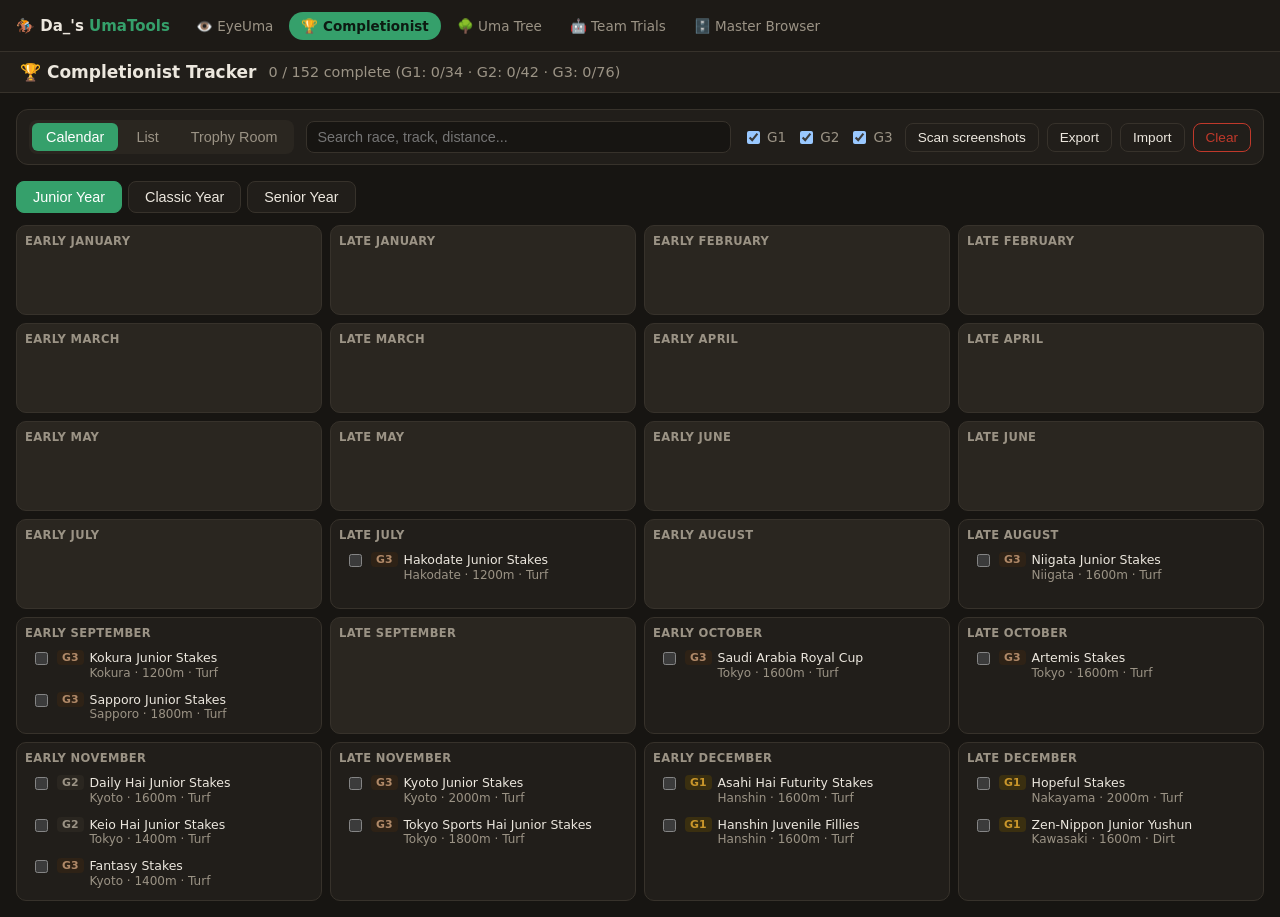
==== completionist/index.html @ 262839f3 "Add UmaTools site: companion tools for Umamusume Pretty Derby" ====
<!DOCTYPE html>
<html lang="en">
<head>
<meta charset="UTF-8" />
<meta name="viewport" content="width=device-width, initial-scale=1.0" />
<link rel="icon" href="data:image/svg+xml,<svg xmlns='http://www.w3.org/2000/svg' viewBox='0 0 100 100'><text y='.9em' font-size='90'>🏆</text></svg>">
<title>Completionist Tracker — Da_'s UmaTools</title>
<link rel="stylesheet" href="styles.css" />
<link rel="stylesheet" href="../assets/theme.css">
<script src="../assets/nav.js" defer></script>
</head>
<body>
  <header class="app-header">
    <h1>🏆 Completionist Tracker</h1>
    <div class="progress" id="progress">Loading races...</div>
  </header>

  <nav class="controls">
    <div class="view-toggle">
      <button class="view-btn active" data-view="calendar">Calendar</button>
      <button class="view-btn" data-view="list">List</button>
      <button class="view-btn" data-view="trophy">Trophy Room</button>
    </div>

    <div class="search-wrap">
      <input type="search" id="search-input" placeholder="Search race, track, distance..." />
    </div>

    <div class="filters" id="grade-filters">
      <label><input type="checkbox" class="grade-filter" value="G1" checked /> G1</label>
      <label><input type="checkbox" class="grade-filter" value="G2" checked /> G2</label>
      <label><input type="checkbox" class="grade-filter" value="G3" checked /> G3</label>
    </div>

    <div class="save-controls">
      <button id="scan-btn" title="Detect won trophies from in-game Trophy Room screenshots">Scan screenshots</button>
      <input type="file" id="scan-file" accept="image/*" multiple hidden />
      <button id="export-btn" title="Download your checklist as a JSON file">Export</button>
      <button id="import-btn" title="Load a previously exported checklist">Import</button>
      <input type="file" id="import-file" accept="application/json" hidden />
      <button id="clear-btn" class="danger" title="Uncheck every race">Clear</button>
    </div>
  </nav>

  <main id="app">
    <section id="calendar-view" class="view-panel">
      <div class="year-tabs" id="year-tabs">
        <button class="year-tab active" data-year="1">Junior Year</button>
        <button class="year-tab" data-year="2">Classic Year</button>
        <button class="year-tab" data-year="3">Senior Year</button>
      </div>
      <div class="calendar-grid" id="calendar-grid"></div>
    </section>

    <section id="list-view" class="view-panel hidden">
      <div class="list-container" id="list-container"></div>
    </section>

    <section id="trophy-view" class="view-panel hidden">
      <div class="trophy-tabs" id="trophy-tabs">
        <button class="trophy-tab active" data-grade="G1">G1</button>
        <button class="trophy-tab" data-grade="G2">G2</button>
        <button class="trophy-tab" data-grade="G3">G3</button>
      </div>
      <div class="trophy-pager">
        <button id="trophy-prev" class="page-nav-btn" aria-label="Previous page">&larr;</button>
        <span class="trophy-page-label" id="trophy-page-label"></span>
        <button id="trophy-next" class="page-nav-btn" aria-label="Next page">&rarr;</button>
      </div>
      <div class="trophy-page" id="trophy-page"></div>
    </section>
  </main>

  <div class="celebration-overlay hidden" id="celebration-overlay">
    <div class="celebration-banner">🏆 Trophy Room Complete! 🏆</div>
  </div>

  <dialog class="scan-dialog" id="scan-dialog">
    <div class="scan-head">
      <h2>Import from screenshots</h2>
      <button type="button" class="scan-close" id="scan-close" aria-label="Close">&times;</button>
    </div>
    <p class="scan-hint">
      Take a screenshot of each Trophy Room page in the game (keep the row of
      page dots under the shelves visible). Images are processed on this
      device only. Click a trophy below to correct a detection.
    </p>
    <div class="scan-results" id="scan-results"></div>
    <div class="scan-foot">
      <span class="scan-summary" id="scan-summary"></span>
      <label class="scan-option">
        <input type="checkbox" id="scan-uncheck" />
        Also uncheck trophies shown as not won
      </label>
      <button type="button" id="scan-more">Add more</button>
      <button type="button" class="primary" id="scan-apply">Apply</button>
    </div>
  </dialog>

  <script src="trophy-cv.js"></script>
  <script src="scan-ui.js"></script>
  <script src="app.js"></script>
</body>
</html>
---- completionist/styles.css ----
:root {
  --bg: #f4f5f7;
  --panel: #ffffff;
  --border: #d8dbe0;
  --text: #1c1f26;
  --text-dim: #6b7280;
  --accent: #3b5bdb;
  --tile-empty: #eceef1;
  --g1: #c9962b;
  --g1-bg: #fdf3dd;
  --g2: #6b7280;
  --g2-bg: #eef0f2;
  --g3: #8b5e3c;
  --g3-bg: #f2e8de;
  --done-bg: #e6f6ea;
  --done-text: #2f8a4b;
}

@media (prefers-color-scheme: dark) {
  :root {
    --bg: #15171c;
    --panel: #1e2128;
    --border: #33363f;
    --text: #e7e9ee;
    --text-dim: #9aa0ab;
    --accent: #7b93ff;
    --tile-empty: #1a1c22;
    --g1-bg: #3a2f10;
    --g2-bg: #23262c;
    --g3-bg: #2e2216;
    --done-bg: #12291a;
    --done-text: #6cd98b;
  }
}

* { box-sizing: border-box; }

body {
  margin: 0;
  padding: 16px;
  background: var(--bg);
  color: var(--text);
  font-family: system-ui, -apple-system, "Segoe UI", Roboto, sans-serif;
  font-size: 14px;
}

.app-header {
  display: flex;
  flex-wrap: wrap;
  align-items: baseline;
  gap: 12px;
  margin-bottom: 12px;
}

.app-header h1 {
  font-size: 1.3rem;
  margin: 0;
}

.progress {
  color: var(--text-dim);
  font-size: 0.9rem;
}

.controls {
  display: flex;
  flex-wrap: wrap;
  gap: 12px;
  align-items: center;
  margin-bottom: 16px;
  padding: 10px 12px;
  background: var(--panel);
  border: 1px solid var(--border);
  border-radius: 10px;
}

.view-toggle {
  display: flex;
  gap: 4px;
  background: var(--tile-empty);
  border-radius: 8px;
  padding: 3px;
}

.view-btn {
  border: none;
  background: transparent;
  color: var(--text-dim);
  padding: 6px 14px;
  border-radius: 6px;
  cursor: pointer;
  font-size: 0.9rem;
}

.view-btn.active {
  background: var(--accent);
  color: white;
}

.search-wrap {
  flex: 1 1 220px;
  min-width: 160px;
}

#search-input {
  width: 100%;
  padding: 7px 10px;
  border-radius: 8px;
  border: 1px solid var(--border);
  background: var(--bg);
  color: var(--text);
  font-size: 0.9rem;
}

.filters {
  display: flex;
  gap: 10px;
  font-size: 0.85rem;
  color: var(--text-dim);
  flex-wrap: wrap;
}

.filters label {
  display: flex;
  align-items: center;
  gap: 4px;
  cursor: pointer;
}

.save-controls {
  display: flex;
  gap: 8px;
}

.save-controls button {
  padding: 6px 12px;
  border-radius: 8px;
  border: 1px solid var(--border);
  background: var(--panel);
  color: var(--text);
  cursor: pointer;
  font-size: 0.85rem;
}

.save-controls button:hover {
  border-color: var(--accent);
}

.hidden { display: none !important; }

.year-tabs {
  display: flex;
  gap: 6px;
  margin-bottom: 12px;
}

.year-tab {
  padding: 7px 16px;
  border-radius: 8px;
  border: 1px solid var(--border);
  background: var(--panel);
  color: var(--text);
  cursor: pointer;
  font-size: 0.9rem;
}

.year-tab.active {
  background: var(--accent);
  color: white;
  border-color: var(--accent);
}

.calendar-grid {
  display: grid;
  grid-template-columns: repeat(4, 1fr);
  gap: 8px;
}

.calendar-tile {
  background: var(--panel);
  border: 1px solid var(--border);
  border-radius: 10px;
  padding: 8px;
  min-height: 90px;
  display: flex;
  flex-direction: column;
  gap: 6px;
}

.calendar-tile.empty {
  background: var(--tile-empty);
}

.tile-label {
  font-size: 0.72rem;
  font-weight: 600;
  color: var(--text-dim);
  text-transform: uppercase;
  letter-spacing: 0.03em;
}

.tile-races {
  display: flex;
  flex-direction: column;
  gap: 4px;
}

.race-entry {
  display: flex;
  align-items: flex-start;
  gap: 6px;
  cursor: pointer;
  padding: 4px 6px;
  border-radius: 6px;
}

.race-entry.tile {
  font-size: 0.78rem;
}

.race-entry.list {
  background: var(--panel);
  border: 1px solid var(--border);
  padding: 8px 10px;
  margin-bottom: 6px;
}

.race-entry:hover {
  background: var(--tile-empty);
}

.race-entry.completed .race-name {
  text-decoration: line-through;
  color: var(--text-dim);
}

.race-entry.list.completed {
  background: var(--done-bg);
}

.race-entry input[type="checkbox"] {
  margin-top: 2px;
  flex-shrink: 0;
  cursor: pointer;
}

.grade-badge {
  font-size: 0.68rem;
  font-weight: 700;
  padding: 1px 5px;
  border-radius: 4px;
  flex-shrink: 0;
}

.grade-badge.grade-G1 { background: var(--g1-bg); color: var(--g1); }
.grade-badge.grade-G2 { background: var(--g2-bg); color: var(--g2); }
.grade-badge.grade-G3 { background: var(--g3-bg); color: var(--g3); }

.race-info {
  display: flex;
  flex-direction: column;
  min-width: 0;
}

.race-name {
  font-weight: 500;
  line-height: 1.25;
}

.race-meta {
  font-size: 0.75rem;
  color: var(--text-dim);
}

.list-container {
  max-width: 720px;
}

.no-results {
  color: var(--text-dim);
  padding: 20px 0;
}

@media (max-width: 900px) {
  .calendar-grid { grid-template-columns: repeat(2, 1fr); }
}

@media (max-width: 560px) {
  .calendar-grid { grid-template-columns: 1fr; }
  .controls { flex-direction: column; align-items: stretch; }
}

.save-controls button.danger {
  color: #c0392b;
  border-color: #c0392b;
}

.save-controls button.danger:hover {
  background: #c0392b;
  color: white;
}

.trophy-tabs {
  display: flex;
  gap: 6px;
  margin-bottom: 12px;
}

.trophy-tab {
  padding: 7px 16px;
  border-radius: 8px;
  border: 1px solid var(--border);
  background: var(--panel);
  color: var(--text);
  cursor: pointer;
  font-size: 0.9rem;
}

.trophy-tab.active {
  background: var(--accent);
  color: white;
  border-color: var(--accent);
}

.trophy-pager {
  display: flex;
  align-items: center;
  justify-content: center;
  gap: 16px;
  margin-bottom: 14px;
}

.page-nav-btn {
  border: 1px solid var(--border);
  background: var(--panel);
  color: var(--text);
  border-radius: 8px;
  padding: 6px 14px;
  cursor: pointer;
  font-size: 1rem;
}

.page-nav-btn:hover:not(:disabled) {
  border-color: var(--accent);
}

.page-nav-btn:disabled {
  opacity: 0.35;
  cursor: default;
}

.trophy-page-label {
  color: var(--text-dim);
  font-size: 0.9rem;
  min-width: 90px;
  text-align: center;
}

.trophy-page {
  display: grid;
  grid-template-columns: repeat(3, 1fr);
  gap: 14px;
  max-width: 760px;
  margin: 0 auto;
}

.trophy-slot {
  display: flex;
  flex-direction: column;
  align-items: center;
  justify-content: center;
  gap: 6px;
  min-height: 130px;
  padding: 14px 10px;
  border-radius: 12px;
  border: 1px solid var(--border);
  background: var(--panel);
  cursor: pointer;
  text-align: center;
  position: relative;
}

.trophy-slot.empty {
  background: var(--tile-empty);
  border-style: dashed;
  cursor: default;
}

.trophy-medal {
  font-size: 2rem;
  filter: grayscale(1) opacity(0.35);
}

.trophy-slot.completed .trophy-medal {
  filter: none;
}

.trophy-slot input[type="checkbox"] {
  position: absolute;
  top: 8px;
  right: 8px;
  cursor: pointer;
}

.trophy-name {
  font-size: 0.82rem;
  font-weight: 500;
  line-height: 1.25;
}

.trophy-slot.completed {
  background: var(--done-bg);
  border-color: var(--done-text);
}

.trophy-slot.completed .trophy-name {
  color: var(--done-text);
}

.trophy-slot.grade-G1:not(.completed) { border-top: 3px solid var(--g1); }
.trophy-slot.grade-G2:not(.completed) { border-top: 3px solid var(--g2); }
.trophy-slot.grade-G3:not(.completed) { border-top: 3px solid var(--g3); }

@media (max-width: 560px) {
  .trophy-page { grid-template-columns: repeat(2, 1fr); }
}

.celebration-overlay {
  position: fixed;
  inset: 0;
  display: flex;
  align-items: flex-start;
  justify-content: center;
  pointer-events: none;
  overflow: hidden;
  z-index: 999;
}

.celebration-banner {
  margin-top: 18vh;
  padding: 18px 32px;
  background: var(--panel);
  border: 2px solid var(--g1);
  border-radius: 16px;
  font-size: 1.5rem;
  font-weight: 700;
  color: var(--g1);
  box-shadow: 0 8px 30px rgba(0, 0, 0, 0.25);
  animation: banner-pop 0.5s ease-out;
}

@keyframes banner-pop {
  0% { transform: scale(0.6); opacity: 0; }
  70% { transform: scale(1.08); opacity: 1; }
  100% { transform: scale(1); }
}

.confetti-piece {
  position: absolute;
  top: -20px;
  width: 8px;
  height: 14px;
  opacity: 0.9;
  animation-name: confetti-fall;
  animation-timing-function: ease-in;
  animation-fill-mode: forwards;
}

@keyframes confetti-fall {
  0% { transform: translateY(0) rotate(0deg); opacity: 1; }
  100% { transform: translateY(105vh) rotate(600deg); opacity: 0.6; }
}

/* ---- Screenshot scan dialog ---- */
.scan-dialog {
  width: min(960px, calc(100vw - 32px));
  max-height: calc(100vh - 32px);
  padding: 0;
  border: 1px solid var(--border);
  border-radius: 12px;
  background: var(--panel);
  color: var(--text);
  box-shadow: 0 12px 40px rgba(0, 0, 0, 0.3);
}

.scan-dialog[open] {
  display: flex;
  flex-direction: column;
}

.scan-dialog::backdrop {
  background: rgba(0, 0, 0, 0.5);
}

.scan-head {
  display: flex;
  align-items: center;
  justify-content: space-between;
  padding: 14px 16px 0;
}

.scan-head h2 {
  margin: 0;
  font-size: 1.1rem;
}

.scan-close {
  border: none;
  background: none;
  color: var(--text-dim);
  font-size: 1.6rem;
  line-height: 1;
  cursor: pointer;
}

.scan-hint {
  margin: 6px 16px 10px;
  color: var(--text-dim);
  font-size: 0.85rem;
}

.scan-results {
  flex: 1;
  overflow-y: auto;
  padding: 0 16px;
  display: flex;
  flex-direction: column;
  gap: 12px;
}

.scan-card {
  display: grid;
  grid-template-columns: 160px 1fr;
  gap: 14px;
  padding: 10px;
  border: 1px solid var(--border);
  border-radius: 10px;
}

.scan-card.error .scan-title,
.scan-card.error .scan-msg { color: #c0392b; }
.scan-card.superseded { opacity: 0.55; }

.scan-preview {
  position: relative;
  align-self: start;
}

.scan-preview img {
  display: block;
  width: 100%;
  border-radius: 6px;
}

.scan-box {
  position: absolute;
  border: 2px solid rgba(255, 255, 255, 0.35);
  border-radius: 4px;
}

.scan-box.won {
  border-color: #3ad06b;
  background: rgba(58, 208, 107, 0.18);
}

.scan-title {
  font-weight: 600;
  margin-bottom: 6px;
}

.scan-msg {
  margin: 0 0 6px;
  font-size: 0.85rem;
}

.scan-slots {
  display: grid;
  grid-template-columns: repeat(3, minmax(0, 1fr));
  gap: 6px;
}

.scan-chip {
  padding: 6px 8px;
  border-radius: 8px;
  border: 1px solid var(--border);
  background: var(--tile-empty);
  color: var(--text-dim);
  font-size: 0.8rem;
  text-align: left;
  cursor: pointer;
  overflow: hidden;
  text-overflow: ellipsis;
  white-space: nowrap;
}

.scan-chip.won {
  background: var(--done-bg);
  border-color: var(--done-text);
  color: var(--done-text);
  font-weight: 600;
}

.scan-foot {
  display: flex;
  flex-wrap: wrap;
  align-items: center;
  gap: 10px;
  padding: 12px 16px;
  border-top: 1px solid var(--border);
  margin-top: 12px;
}

.scan-summary {
  margin-right: auto;
  color: var(--text-dim);
  font-size: 0.85rem;
}

.scan-option {
  display: flex;
  align-items: center;
  gap: 4px;
  font-size: 0.85rem;
}

.scan-foot button {
  padding: 6px 14px;
  border-radius: 8px;
  border: 1px solid var(--border);
  background: var(--panel);
  color: var(--text);
  cursor: pointer;
}

.scan-foot button.primary {
  background: var(--accent);
  border-color: var(--accent);
  color: white;
}

.scan-foot button:disabled {
  opacity: 0.5;
  cursor: default;
}

@media (max-width: 640px) {
  .scan-card { grid-template-columns: 1fr; }
  .scan-preview { max-width: 220px; }
  .scan-slots { grid-template-columns: repeat(2, minmax(0, 1fr)); }
}
---- assets/theme.css ----
/* ============================================================
   Da_'s UmaTools — shared design system
   Loaded AFTER each tool's own stylesheet; remaps every tool's
   CSS variables onto one warm-dark palette with a green accent,
   and styles the shared navbar injected by assets/nav.js.
   ============================================================ */

:root {
  color-scheme: dark;

  /* Unified tokens */
  --ut-bg: #171512;
  --ut-panel: #211e1a;
  --ut-panel2: #2a2620;
  --ut-line: #37322b;
  --ut-ink: #ece7de;
  --ut-muted: #9b9385;
  --ut-accent: #35a06b;
  --ut-accent-strong: #2c8a5b;
  --ut-accent-ink: #0d1a12;
  --ut-danger: #ef6b6b;
  --ut-warn: #e2c46a;
  --ut-ok: #6cd98b;
  --ut-radius: 12px;
  --ut-nav-h: 52px;
  --ut-shadow: 0 1px 3px rgba(0, 0, 0, .4), 0 6px 24px rgba(0, 0, 0, .3);

  /* ---- Map every tool's variable names onto the tokens ---- */
  --bg: var(--ut-bg);
  --panel: var(--ut-panel);
  --panel2: var(--ut-panel2);
  --card: var(--ut-panel);
  --border: var(--ut-line);
  --line: var(--ut-line);
  --text: var(--ut-ink);
  --ink: var(--ut-ink);
  --text-dim: var(--ut-muted);
  --dim: var(--ut-muted);
  --muted: var(--ut-muted);
  --mute: var(--ut-muted);
  --accent: var(--ut-accent);
  --acc: var(--ut-accent);
  --accent-ink: var(--ut-accent-ink);
  --brand: var(--ut-accent);
  --brand2: var(--ut-accent-strong);
  --chip: var(--ut-panel2);
  --tile-empty: var(--ut-panel2);
  --radius: var(--ut-radius);
  --shadow: var(--ut-shadow);
  --danger: var(--ut-danger);
  --red: var(--ut-danger);
  --down: var(--ut-danger);
  --up: #4cc38a;
  --warn-bg: #3a2f10;
  --warn-border: #6b5518;
  --warn-text: #e2c46a;
  --done-bg: #12291a;
  --done-text: #6cd98b;
  --code-bg: #1b1815;
  --code-key: #7bd9a5;
  --code-string: #d9b38c;
  --code-number: #8fd98b;
  --code-literal: #c9a6ff;
  --g1: #c9962b;
  --g1-bg: #3a2f10;
  --g2: #9b9385;
  --g2-bg: #2a2620;
  --g3: #b08968;
  --g3-bg: #2e2216;
}

/* ---- Base ---- */
body {
  background: var(--ut-bg);
  color: var(--ut-ink);
  font-family: system-ui, -apple-system, "Segoe UI", Roboto, sans-serif;
}
:focus-visible { outline: 2px solid var(--ut-accent); outline-offset: 1px; }
* { scrollbar-color: #4a453c var(--ut-bg); }
::selection { background: #2c8a5b66; }

/* ============================================================
   Shared navbar (injected by nav.js as first child of <body>)
   ============================================================ */
.ut-nav {
  position: sticky; top: 0; z-index: 90;
  height: var(--ut-nav-h);
  display: flex; align-items: center; gap: 14px;
  padding: 0 16px;
  background: #1d1a16;
  border-bottom: 1px solid var(--ut-line);
}
.ut-brand {
  font-weight: 700; font-size: 15px; white-space: nowrap;
  color: var(--ut-ink); text-decoration: none;
}
.ut-brand:hover { text-decoration: none; }
.ut-brand span { color: var(--ut-accent); }
.ut-links {
  display: flex; gap: 4px; flex: 1; min-width: 0; position: relative;
  overflow-x: auto; scrollbar-width: none;
}
.ut-links::-webkit-scrollbar { display: none; }
.ut-links a {
  color: var(--ut-muted); text-decoration: none;
  padding: 6px 12px; border-radius: 999px;
  font-size: 13.5px; font-weight: 500; white-space: nowrap;
}
.ut-links a:hover { color: var(--ut-ink); background: var(--ut-panel2); text-decoration: none; }
.ut-links a.active { background: var(--ut-accent); color: var(--ut-accent-ink); font-weight: 600; }
@media (max-width: 700px) {
  .ut-nav { gap: 8px; padding: 0 10px; }
  .ut-brand { font-size: 14px; }
  .ut-links a { padding: 5px 9px; font-size: 12.5px; }
}

/* ============================================================
   Standardised tool header bar (directly under the navbar)
   ============================================================ */
body[data-tool="eyeuma"] .app-header,
body[data-tool="completionist"] .app-header,
body[data-tool="umatree"] header,
body[data-tool="tt-tracker"] header,
body[data-tool="master-browser"] #topbar {
  display: flex; flex-wrap: wrap; align-items: center; gap: 12px;
  padding: 10px 20px; margin: 0;
  background: var(--ut-panel);
  border-bottom: 1px solid var(--ut-line);
}
body[data-tool="eyeuma"] .app-header h1,
body[data-tool="completionist"] .app-header h1,
body[data-tool="tt-tracker"] header h1,
body[data-tool="umatree"] .brand,
body[data-tool="master-browser"] .brand {
  font-size: 17px; font-weight: 700; margin: 0; color: var(--ut-ink);
}

/* ============================================================
   EyeUma
   ============================================================ */
body[data-tool="eyeuma"] { padding: 0; max-width: none; }
body[data-tool="eyeuma"] .layout { max-width: 1680px; margin: 0 auto; padding: 16px; }
body[data-tool="eyeuma"] .credit { padding: 0 16px 14px; }
body[data-tool="eyeuma"] .panel { border-radius: var(--ut-radius); }

/* ============================================================
   Completionist Tracker
   ============================================================ */
body[data-tool="completionist"] { padding: 0; }
body[data-tool="completionist"] .controls { margin: 16px 16px 16px; border-radius: var(--ut-radius); }
body[data-tool="completionist"] #app { margin: 0 16px 16px; }

/* ============================================================
   Uma Tree
   ============================================================ */
body[data-tool="umatree"] header { position: sticky; top: var(--ut-nav-h); padding: 10px 20px; }
body[data-tool="umatree"] nav a.active { color: var(--ut-accent-ink); }
body[data-tool="umatree"] td { border-bottom-color: var(--ut-line); }
body[data-tool="umatree"] tr:hover td { background: #26221c; }
body[data-tool="umatree"] .list-item { border-bottom-color: var(--ut-line); }
body[data-tool="umatree"] button.primary { color: var(--ut-accent-ink); }

/* ============================================================
   Team Trials Tracker
   ============================================================ */
body[data-tool="tt-tracker"] .avatar { background: var(--ut-panel2); }
body[data-tool="tt-tracker"] .card select,
body[data-tool="tt-tracker"] #search { background: var(--ut-bg); }
body[data-tool="tt-tracker"] #about-body code { background: var(--ut-bg); }
body[data-tool="tt-tracker"] button.primary { color: var(--ut-accent-ink); }
body[data-tool="tt-tracker"] button { border-radius: 8px; }

/* ============================================================
   Master Browser (light-original → warm dark)
   ============================================================ */
body[data-tool="master-browser"] #topbar {
  position: sticky; top: var(--ut-nav-h);
  background: var(--ut-panel); color: var(--ut-ink); box-shadow: none;
}
body[data-tool="master-browser"] .brand span { color: var(--ut-muted); opacity: 1; }
body[data-tool="master-browser"] #global-search {
  background: var(--ut-panel2); color: var(--ut-ink);
  border: 1px solid var(--ut-line);
}
body[data-tool="master-browser"] #sidebar {
  top: calc(var(--ut-nav-h) + 60px);
  height: calc(100vh - var(--ut-nav-h) - 60px);
}
body[data-tool="master-browser"] .infobox { top: calc(var(--ut-nav-h) + 76px); }
body[data-tool="master-browser"] .suggest { background: var(--ut-panel); border: 1px solid var(--ut-line); }
body[data-tool="master-browser"] .suggest .sg-group { background: var(--ut-panel2); }
body[data-tool="master-browser"] .suggest a:hover { background: var(--ut-panel2); }
body[data-tool="master-browser"] #sidebar a:hover { background: var(--ut-panel2); }
body[data-tool="master-browser"] #sidebar a.active { background: var(--ut-accent); color: var(--ut-accent-ink); }
body[data-tool="master-browser"] .error { background: #2a1616; border-color: #5c2a2a; color: #ef9a9a; }
body[data-tool="master-browser"] .home-search input { background: var(--ut-panel2); color: var(--ut-ink); }
body[data-tool="master-browser"] .home-search button { background: var(--ut-accent); color: var(--ut-accent-ink); }
body[data-tool="master-browser"] .toolbar input[type="search"],
body[data-tool="master-browser"] .toolbar select { background: var(--ut-panel2); color: var(--ut-ink); }
body[data-tool="master-browser"] table.data { background: var(--ut-panel); }
body[data-tool="master-browser"] table.data th { background: var(--ut-panel2); }
body[data-tool="master-browser"] table.data tbody tr:hover { background: #26221c; }
body[data-tool="master-browser"] .apt-cell { background: var(--ut-panel2); }
body[data-tool="master-browser"] a.chip:hover { background: var(--ut-panel2); }
body[data-tool="master-browser"] .chip.unique { background: linear-gradient(90deg, #3a2f10, #3a2430); border-color: #8a6d2f; }
body[data-tool="master-browser"] .chip.evo { background: linear-gradient(90deg, #1e2a3a, #2a2038); border-color: #5c5480; }
body[data-tool="master-browser"] .tab { background: var(--ut-panel2); color: var(--ut-ink); }
body[data-tool="master-browser"] .tab.active { background: var(--ut-accent); color: var(--ut-accent-ink); border-color: var(--ut-accent); }
body[data-tool="master-browser"] .skill-desc { background: var(--ut-panel2); }
body[data-tool="master-browser"] .ability-item { background: var(--ut-panel); }
body[data-tool="master-browser"] .infobox .ib-header { background: linear-gradient(135deg, var(--ut-accent-strong), #1d6a44); color: #fff; }
body[data-tool="master-browser"] .grade-G1 { background: #1e2a3a; color: #8fb8ff; }
body[data-tool="master-browser"] .grade-G2 { background: #3a2430; color: #ff9dc0; }
body[data-tool="master-browser"] .grade-G3 { background: #12291a; color: #6cd98b; }
body[data-tool="master-browser"] .grade-EX { background: #3a2f10; color: #e2c46a; }
body[data-tool="master-browser"] .apt-G { background: #4a453c; color: #d5cfc2; }
body[data-tool="master-browser"] a.pill.link:hover { color: var(--ut-accent-ink); }
body[data-tool="master-browser"] .condition-box { background: #141210; }
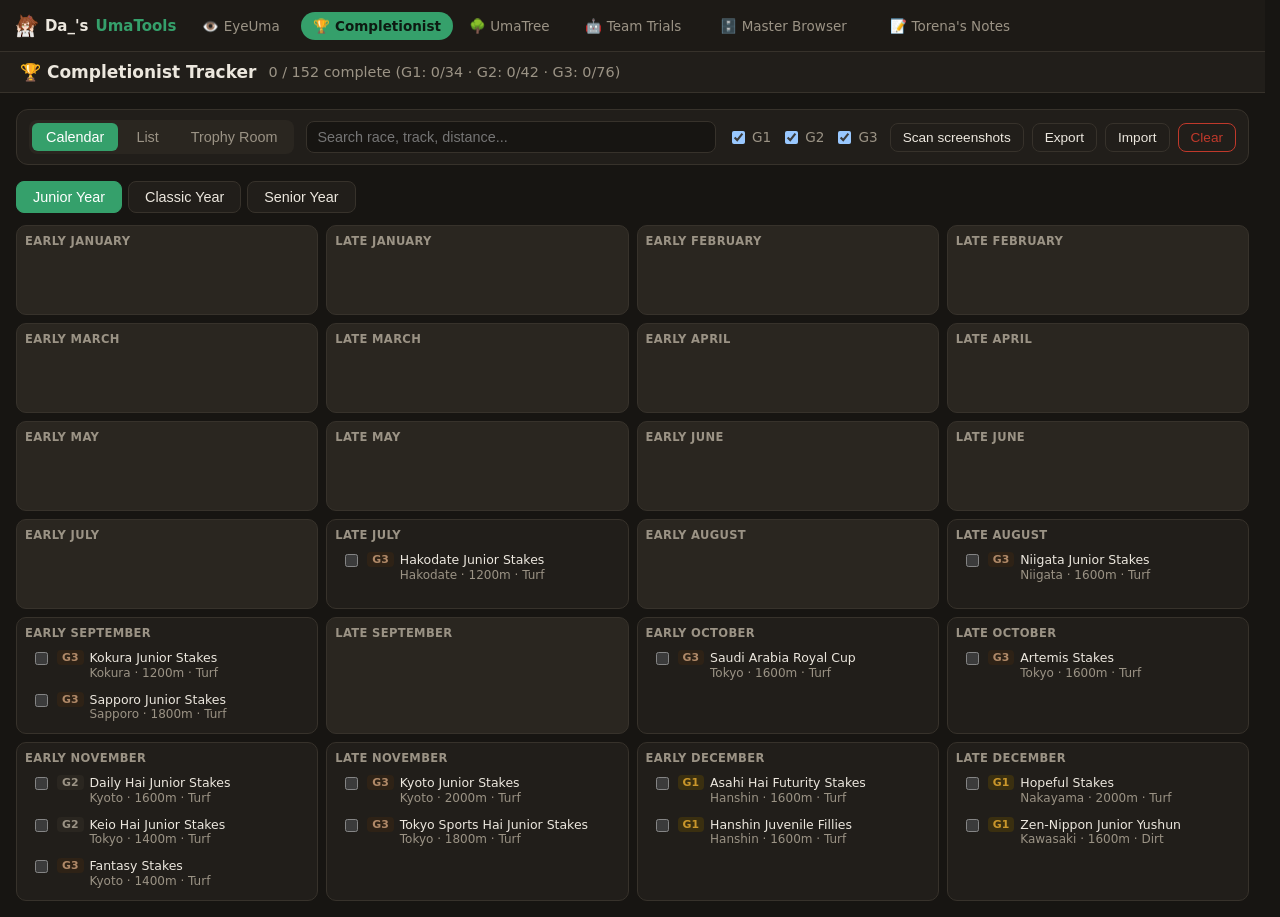
==== commit d8770fc0: "Add Cloudflare Web Analytics beacon to all pages" ====
--- a/completionist/index.html
+++ b/completionist/index.html
@@ -100,5 +100,6 @@
   <script src="trophy-cv.js"></script>
   <script src="scan-ui.js"></script>
   <script src="app.js"></script>
+<!-- Cloudflare Web Analytics --><script type='module' src='https://static.cloudflareinsights.com/beacon.min.js' data-cf-beacon='{"token": "007766bc067245579bc3b3b8bd2df629"}'></script><!-- End Cloudflare Web Analytics -->
 </body>
 </html>
--- a/assets/theme.css
+++ b/assets/theme.css
@@ -70,7 +70,9 @@
 }
 
 /* ---- Base ---- */
+html { scrollbar-gutter: stable; }
 body {
+  margin: 0;
   background: var(--ut-bg);
   color: var(--ut-ink);
   font-family: system-ui, -apple-system, "Segoe UI", Roboto, sans-serif;
@@ -85,15 +87,18 @@
 .ut-nav {
   position: sticky; top: 0; z-index: 90;
   height: var(--ut-nav-h);
-  display: flex; align-items: center; gap: 14px;
+  display: flex; align-items: center; gap: 14px; flex-wrap: nowrap; overflow: visible;
   padding: 0 16px;
+  font-family: system-ui, -apple-system, "Segoe UI", Roboto, sans-serif;
   background: #1d1a16;
   border-bottom: 1px solid var(--ut-line);
 }
 .ut-brand {
+  display: inline-flex; align-items: center; gap: 7px;
   font-weight: 700; font-size: 15px; white-space: nowrap;
   color: var(--ut-ink); text-decoration: none;
 }
+.ut-brand img { height: 24px; width: auto; aspect-ratio: 92.759 / 101.55; display: block; }
 .ut-brand:hover { text-decoration: none; }
 .ut-brand span { color: var(--ut-accent); }
 .ut-links {
@@ -105,6 +110,12 @@
   color: var(--ut-muted); text-decoration: none;
   padding: 6px 12px; border-radius: 999px;
   font-size: 13.5px; font-weight: 500; white-space: nowrap;
+}
+/* Reserve the bold (active) text width so switching tabs never shifts the row */
+.ut-links a::after {
+  content: attr(data-label);
+  display: block; height: 0; overflow: hidden;
+  font-weight: 600; visibility: hidden; pointer-events: none;
 }
 .ut-links a:hover { color: var(--ut-ink); background: var(--ut-panel2); text-decoration: none; }
 .ut-links a.active { background: var(--ut-accent); color: var(--ut-accent-ink); font-weight: 600; }
@@ -151,7 +162,7 @@
 body[data-tool="completionist"] #app { margin: 0 16px 16px; }
 
 /* ============================================================
-   Uma Tree
+   UmaTree
    ============================================================ */
 body[data-tool="umatree"] header { position: sticky; top: var(--ut-nav-h); padding: 10px 20px; }
 body[data-tool="umatree"] nav a.active { color: var(--ut-accent-ink); }
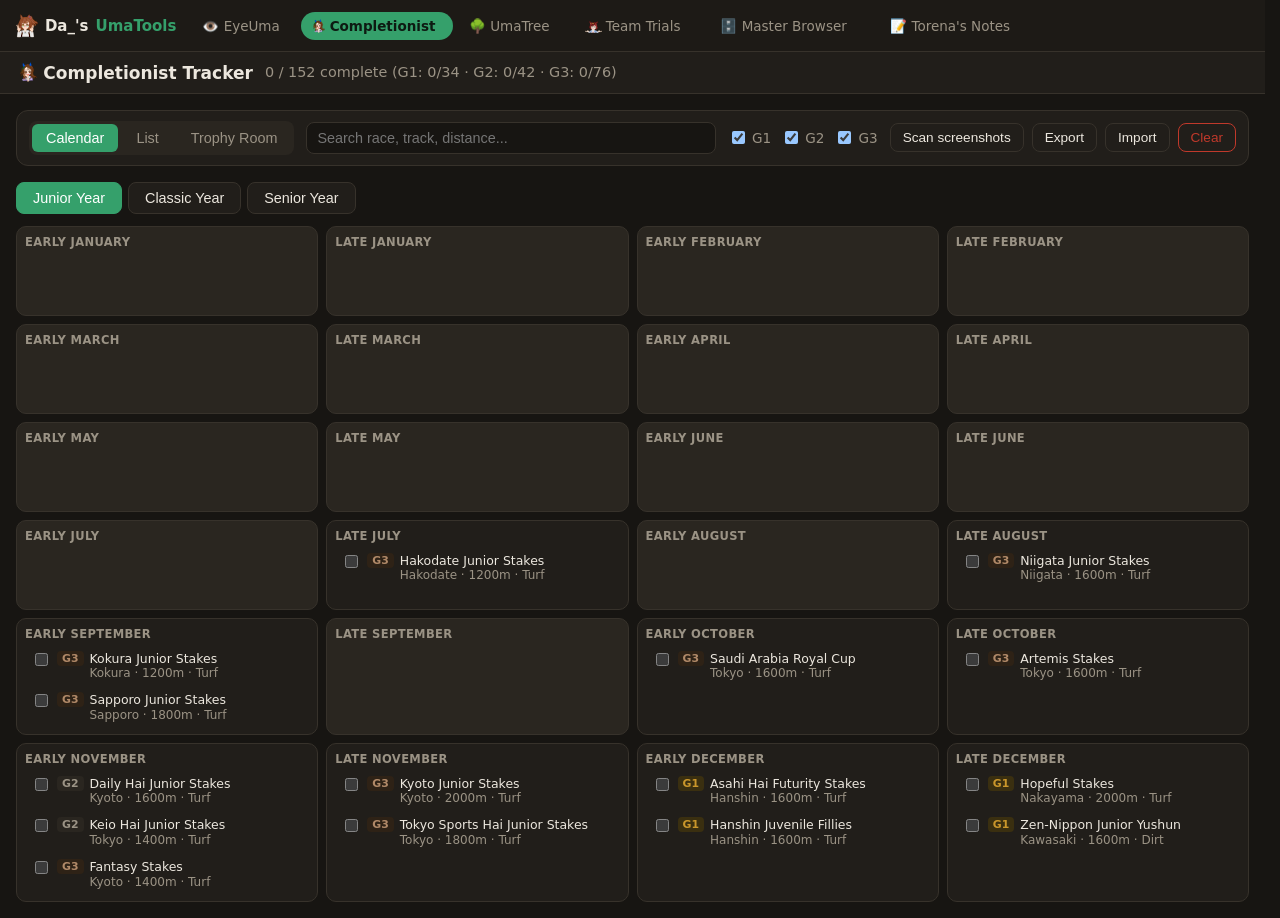
==== commit 5edc4350: "Replacing icons 2/6" ====
--- a/completionist/index.html
+++ b/completionist/index.html
@@ -3,7 +3,7 @@
 <head>
 <meta charset="UTF-8" />
 <meta name="viewport" content="width=device-width, initial-scale=1.0" />
-<link rel="icon" href="data:image/svg+xml,<svg xmlns='http://www.w3.org/2000/svg' viewBox='0 0 100 100'><text y='.9em' font-size='90'>🏆</text></svg>">
+<link rel="icon" type="image/svg+xml" href="../assets/KingHalo_channel_style.svg">
 <title>Completionist Tracker — Da_'s UmaTools</title>
 <link rel="stylesheet" href="styles.css" />
 <link rel="stylesheet" href="../assets/theme.css">
@@ -11,7 +11,7 @@
 </head>
 <body>
   <header class="app-header">
-    <h1>🏆 Completionist Tracker</h1>
+    <h1><img src="../assets/KingHalo_channel_style.svg" alt="" style="height:1.2em;width:auto;vertical-align:-.22em"> Completionist Tracker</h1>
     <div class="progress" id="progress">Loading races...</div>
   </header>
 
--- a/assets/theme.css
+++ b/assets/theme.css
@@ -119,6 +119,8 @@
 }
 .ut-links a:hover { color: var(--ut-ink); background: var(--ut-panel2); text-decoration: none; }
 .ut-links a.active { background: var(--ut-accent); color: var(--ut-accent-ink); font-weight: 600; }
+.ut-ico { height: 1em; width: auto; vertical-align: -0.15em; }
+.ut-ico-wide { height: 0.85em; }
 @media (max-width: 700px) {
   .ut-nav { gap: 8px; padding: 0 10px; }
   .ut-brand { font-size: 14px; }
